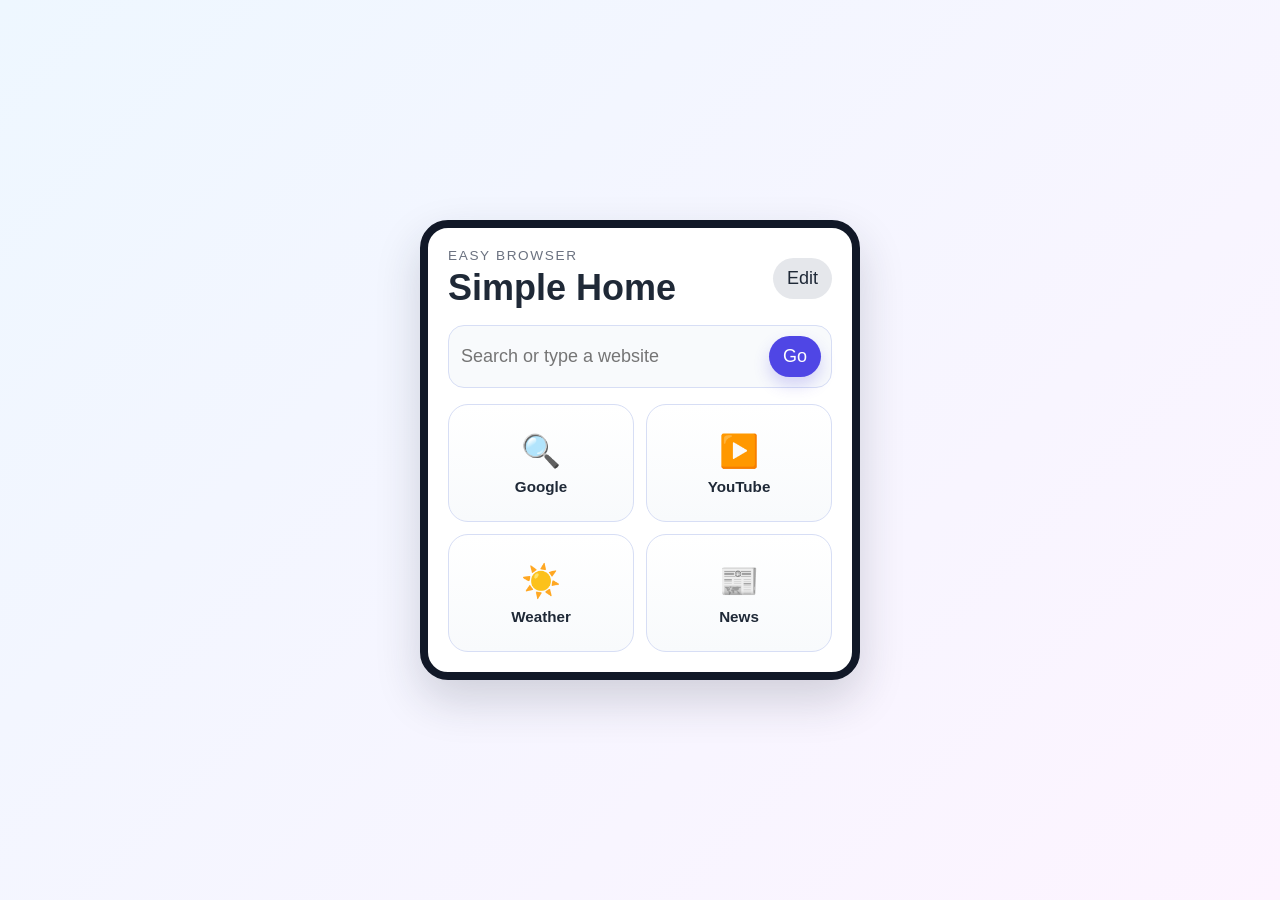
==== index.html @ b274da42 "hi" ====
<!DOCTYPE html>
<html lang="en">
  <head>
    <meta charset="UTF-8" />
    <meta name="viewport" content="width=device-width, initial-scale=1.0" />
    <title>Easy Browser</title>
    <link rel="stylesheet" href="styles.css" />
  </head>
  <body>
    <div class="app-shell">
      <div class="phone-frame">
        <div id="homeScreen" class="screen">
          <header class="top-bar">
            <div>
              <p class="eyebrow">Easy Browser</p>
              <h1>Simple Home</h1>
            </div>
            <button id="editButton" class="ghost-btn" type="button">Edit</button>
          </header>

          <section class="search-card" aria-label="Search the web">
            <label class="sr-only" for="searchInput">Search the web</label>
            <input id="searchInput" type="text" placeholder="Search or type a website" />
            <button id="searchButton" type="button">Go</button>
          </section>

          <main id="appGrid" class="home-grid" aria-label="Favorite apps"></main>

          <section id="editorPanel" class="editor-panel hidden" aria-live="polite">
            <div class="editor-header">
              <h2>Helpful editor</h2>
              <p>Grandchildren can add a favorite site or make buttons easier to read.</p>
            </div>

            <div class="settings-grid">
              <label class="setting">
                <span>Text size</span>
                <input id="fontSize" type="range" min="16" max="24" step="1" />
              </label>
              <label class="setting toggle">
                <span>High contrast</span>
                <input id="highContrast" type="checkbox" />
              </label>
              <label class="setting toggle">
                <span>Big buttons</span>
                <input id="bigButtons" type="checkbox" />
              </label>
            </div>

            <form id="appForm" class="app-form">
              <input id="appTitle" name="title" type="text" placeholder="App name" required />
              <input id="appUrl" name="url" type="text" placeholder="https://www.google.com" required />
              <input id="appIcon" name="icon" type="text" maxlength="2" placeholder="🌐" required />
              <div class="form-actions">
                <button class="primary-btn" type="submit">Save app</button>
                <button id="cancelEdit" class="ghost-btn" type="button">Cancel</button>
              </div>
            </form>

            <div id="appList" class="app-list"></div>
          </section>
        </div>

        <div id="browserScreen" class="browser-screen hidden" aria-live="polite">
          <div class="browser-toolbar">
            <button id="backHomeButton" class="ghost-btn" type="button">← Home</button>
            <div class="browser-address">
              <span id="currentAddress">Loading...</span>
            </div>
            <button id="refreshButton" class="ghost-btn" type="button">Refresh</button>
          </div>
          <div class="browser-frame">
            <div id="browserMessage" class="empty-state">
              <h3>Opening this website.</h3>
              <p>This app will open it in your browser so you can see the full page.</p>
              <button id="openSiteButton" class="primary-btn" type="button">Open now</button>
            </div>
          </div>
        </div>
      </div>
    </div>

    <script src="script.js"></script>
  </body>
</html>
---- styles.css ----
:root {
  color-scheme: light;
  --font-size: 18px;
  --bg: linear-gradient(135deg, #eef7ff 0%, #fdf4ff 100%);
  --panel: #ffffff;
  --primary: #4f46e5;
  --primary-dark: #3730a3;
  --accent: #f59e0b;
  --text: #1f2937;
  --muted: #6b7280;
  --border: #d7def5;
  --shadow: 0 20px 45px rgba(31, 41, 55, 0.18);
}

* {
  box-sizing: border-box;
}

body {
  margin: 0;
  font-family: "Segoe UI", Tahoma, Geneva, Verdana, sans-serif;
  background: var(--bg);
  color: var(--text);
  font-size: var(--font-size);
}

body.high-contrast {
  --bg: linear-gradient(135deg, #000000 0%, #111827 100%);
  --panel: #111827;
  --primary: #fbbf24;
  --primary-dark: #f59e0b;
  --accent: #34d399;
  --text: #f9fafb;
  --muted: #d1d5db;
  --border: #374151;
  --shadow: 0 20px 45px rgba(0, 0, 0, 0.35);
}

button,
input {
  font: inherit;
}

.app-shell {
  min-height: 100vh;
  display: grid;
  place-items: center;
  padding: 24px;
}

.phone-frame {
  width: min(440px, 100%);
  background: var(--panel);
  border-radius: 28px;
  padding: 20px;
  box-shadow: var(--shadow);
  border: 8px solid #111827;
}

.top-bar {
  display: flex;
  align-items: center;
  justify-content: space-between;
  gap: 12px;
  margin-bottom: 16px;
}

.eyebrow {
  margin: 0 0 4px;
  color: var(--muted);
  font-size: 0.85rem;
  text-transform: uppercase;
  letter-spacing: 0.12em;
}

h1,
h2,
p {
  margin: 0;
}

.ghost-btn,
.primary-btn,
#searchButton {
  border: none;
  border-radius: 999px;
  padding: 10px 14px;
  cursor: pointer;
  transition: transform 0.2s ease, box-shadow 0.2s ease;
}

.ghost-btn {
  background: #e5e7eb;
  color: var(--text);
}

.primary-btn,
#searchButton {
  background: var(--primary);
  color: white;
  box-shadow: 0 8px 16px rgba(79, 70, 229, 0.22);
}

.ghost-btn:hover,
.primary-btn:hover,
#searchButton:hover,
.app-tile:hover {
  transform: translateY(-2px);
}

.search-card {
  display: flex;
  gap: 8px;
  margin-bottom: 16px;
  padding: 10px;
  background: #f8fafc;
  border: 1px solid var(--border);
  border-radius: 16px;
}

.search-card input {
  flex: 1;
  border: none;
  outline: none;
  background: transparent;
  color: var(--text);
}

.home-grid {
  display: grid;
  grid-template-columns: repeat(2, minmax(0, 1fr));
  gap: 12px;
}

.screen {
  display: block;
}

.browser-screen {
  display: flex;
  flex-direction: column;
  gap: 10px;
}

.browser-toolbar {
  display: flex;
  align-items: center;
  gap: 8px;
}

.browser-address {
  flex: 1;
  padding: 8px 10px;
  border-radius: 999px;
  background: #f3f4f6;
  border: 1px solid var(--border);
  overflow: hidden;
  text-overflow: ellipsis;
  white-space: nowrap;
  font-size: 0.9rem;
}

.browser-frame {
  position: relative;
  min-height: 420px;
  border-radius: 18px;
  overflow: hidden;
  border: 1px solid var(--border);
  background: white;
}

.browser-frame iframe {
  width: 100%;
  height: 420px;
  border: none;
  background: white;
}

.empty-state {
  position: absolute;
  inset: 0;
  display: grid;
  place-items: center;
  text-align: center;
  padding: 20px;
  background: white;
  color: var(--text);
}

.empty-state .primary-btn {
  margin-top: 10px;
}

.app-tile {
  border: 1px solid var(--border);
  background: linear-gradient(180deg, #ffffff 0%, #f8fafc 100%);
  border-radius: 20px;
  padding: 16px 12px;
  min-height: 118px;
  cursor: pointer;
  display: flex;
  flex-direction: column;
  align-items: center;
  justify-content: center;
  gap: 8px;
  text-align: center;
  color: var(--text);
}

.app-tile.big {
  min-height: 136px;
}

.app-icon {
  font-size: 2rem;
}

.app-label {
  font-weight: 700;
  font-size: 0.95rem;
}

.editor-panel {
  margin-top: 16px;
  padding: 16px;
  border-radius: 18px;
  background: #f8fafc;
  border: 1px solid var(--border);
}

.editor-header {
  margin-bottom: 12px;
}

.editor-header p {
  color: var(--muted);
  margin-top: 6px;
  font-size: 0.95rem;
}

.settings-grid {
  display: grid;
  gap: 10px;
  margin-bottom: 12px;
}

.setting {
  display: flex;
  align-items: center;
  justify-content: space-between;
  gap: 8px;
  padding: 8px 10px;
  background: white;
  border-radius: 12px;
  border: 1px solid var(--border);
}

.setting input[type="range"] {
  flex: 1;
}

.toggle {
  justify-content: space-between;
}

.app-form {
  display: grid;
  gap: 10px;
  margin-bottom: 12px;
}

.app-form input {
  border: 1px solid var(--border);
  border-radius: 12px;
  padding: 10px 12px;
  background: white;
}

.form-actions {
  display: flex;
  gap: 8px;
}

.app-list {
  display: grid;
  gap: 8px;
}

.app-row {
  display: flex;
  align-items: center;
  justify-content: space-between;
  gap: 8px;
  padding: 10px 12px;
  border-radius: 12px;
  background: white;
  border: 1px solid var(--border);
}

.app-row-label {
  font-weight: 600;
}

.app-row-actions {
  display: flex;
  gap: 6px;
}

.hidden {
  display: none;
}

.sr-only {
  position: absolute;
  width: 1px;
  height: 1px;
  padding: 0;
  margin: -1px;
  overflow: hidden;
  clip: rect(0, 0, 0, 0);
  white-space: nowrap;
  border: 0;
}

@media (max-width: 480px) {
  .phone-frame {
    padding: 16px;
  }

  .home-grid {
    gap: 10px;
  }

  .app-tile {
    min-height: 100px;
  }
}
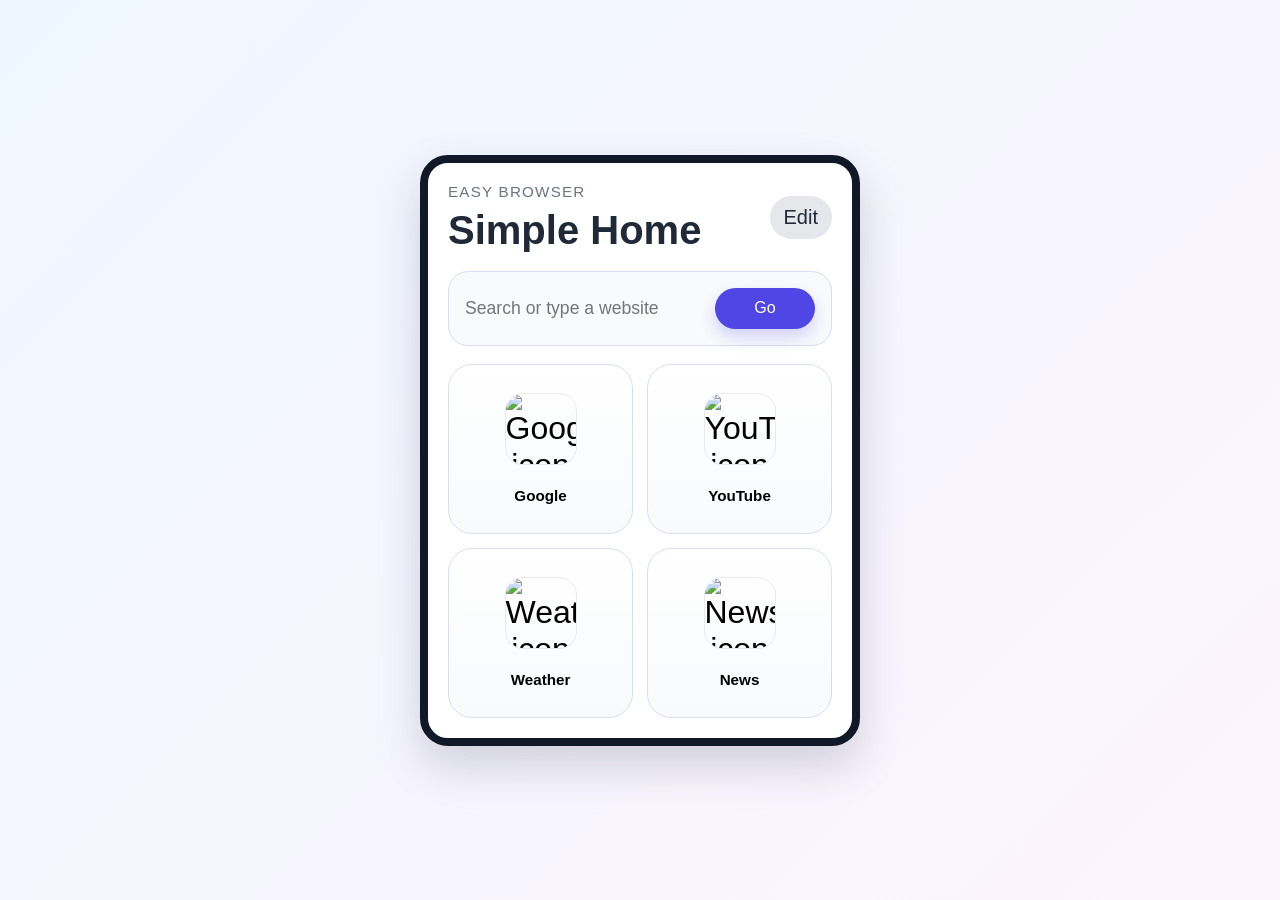
==== commit 033cd11b: "gvfhsdj" ====
--- a/index.html
+++ b/index.html
@@ -35,7 +35,11 @@
             <div class="settings-grid">
               <label class="setting">
                 <span>Text size</span>
-                <input id="fontSize" type="range" min="16" max="24" step="1" />
+                <input id="fontSize" type="range" min="16" max="28" step="1" />
+              </label>
+              <label class="setting">
+                <span>Google results size</span>
+                <input id="googleFontSize" type="range" min="20" max="36" step="2" />
               </label>
               <label class="setting toggle">
                 <span>High contrast</span>
@@ -50,7 +54,7 @@
             <form id="appForm" class="app-form">
               <input id="appTitle" name="title" type="text" placeholder="App name" required />
               <input id="appUrl" name="url" type="text" placeholder="https://www.google.com" required />
-              <input id="appIcon" name="icon" type="text" maxlength="2" placeholder="🌐" required />
+              <input id="appIcon" name="iconUrl" type="url" placeholder="Image URL (photo)" required />
               <div class="form-actions">
                 <button class="primary-btn" type="submit">Save app</button>
                 <button id="cancelEdit" class="ghost-btn" type="button">Cancel</button>
@@ -60,23 +64,6 @@
             <div id="appList" class="app-list"></div>
           </section>
         </div>
-
-        <div id="browserScreen" class="browser-screen hidden" aria-live="polite">
-          <div class="browser-toolbar">
-            <button id="backHomeButton" class="ghost-btn" type="button">← Home</button>
-            <div class="browser-address">
-              <span id="currentAddress">Loading...</span>
-            </div>
-            <button id="refreshButton" class="ghost-btn" type="button">Refresh</button>
-          </div>
-          <div class="browser-frame">
-            <div id="browserMessage" class="empty-state">
-              <h3>Opening this website.</h3>
-              <p>This app will open it in your browser so you can see the full page.</p>
-              <button id="openSiteButton" class="primary-btn" type="button">Open now</button>
-            </div>
-          </div>
-        </div>
       </div>
     </div>
 
--- a/styles.css
+++ b/styles.css
@@ -62,15 +62,21 @@
   align-items: center;
   justify-content: space-between;
   gap: 12px;
-  margin-bottom: 16px;
+  margin-bottom: 18px;
 }
 
 .eyebrow {
-  margin: 0 0 4px;
+  margin: 0 0 8px;
   color: var(--muted);
-  font-size: 0.85rem;
+  font-size: 0.95rem;
   text-transform: uppercase;
-  letter-spacing: 0.12em;
+  letter-spacing: 0.08em;
+}
+
+.subtitle {
+  margin-top: 4px;
+  color: var(--muted);
+  font-size: 1rem;
 }
 
 h1,
@@ -110,12 +116,12 @@
 
 .search-card {
   display: flex;
-  gap: 8px;
-  margin-bottom: 16px;
-  padding: 10px;
+  gap: 10px;
+  margin-bottom: 18px;
+  padding: 16px;
   background: #f8fafc;
   border: 1px solid var(--border);
-  border-radius: 16px;
+  border-radius: 20px;
 }
 
 .search-card input {
@@ -124,16 +130,39 @@
   outline: none;
   background: transparent;
   color: var(--text);
+  font-size: 1.1rem;
+  padding: 10px 0;
+}
+
+.search-card button {
+  min-width: 100px;
+  font-size: 1rem;
+  padding: 12px 16px;
 }
 
 .home-grid {
   display: grid;
   grid-template-columns: repeat(2, minmax(0, 1fr));
-  gap: 12px;
+  gap: 14px;
 }
 
 .screen {
   display: block;
+}
+
+.app-icon {
+  width: 72px;
+  height: 72px;
+  object-fit: cover;
+  border-radius: 18px;
+  border: 1px solid rgba(0, 0, 0, 0.08);
+  margin-bottom: 12px;
+}
+
+.app-label {
+  display: block;
+  font-size: 1.1rem;
+  font-weight: 700;
 }
 
 .browser-screen {
@@ -194,10 +223,21 @@
 .app-tile {
   border: 1px solid var(--border);
   background: linear-gradient(180deg, #ffffff 0%, #f8fafc 100%);
-  border-radius: 20px;
-  padding: 16px 12px;
-  min-height: 118px;
+  border-radius: 24px;
+  padding: 18px 14px;
+  min-height: 150px;
   cursor: pointer;
+  display: flex;
+  flex-direction: column;
+  align-items: center;
+  justify-content: center;
+  gap: 10px;
+  text-align: center;
+}
+
+.app-tile.big {
+  min-height: 170px;
+}
   display: flex;
   flex-direction: column;
   align-items: center;
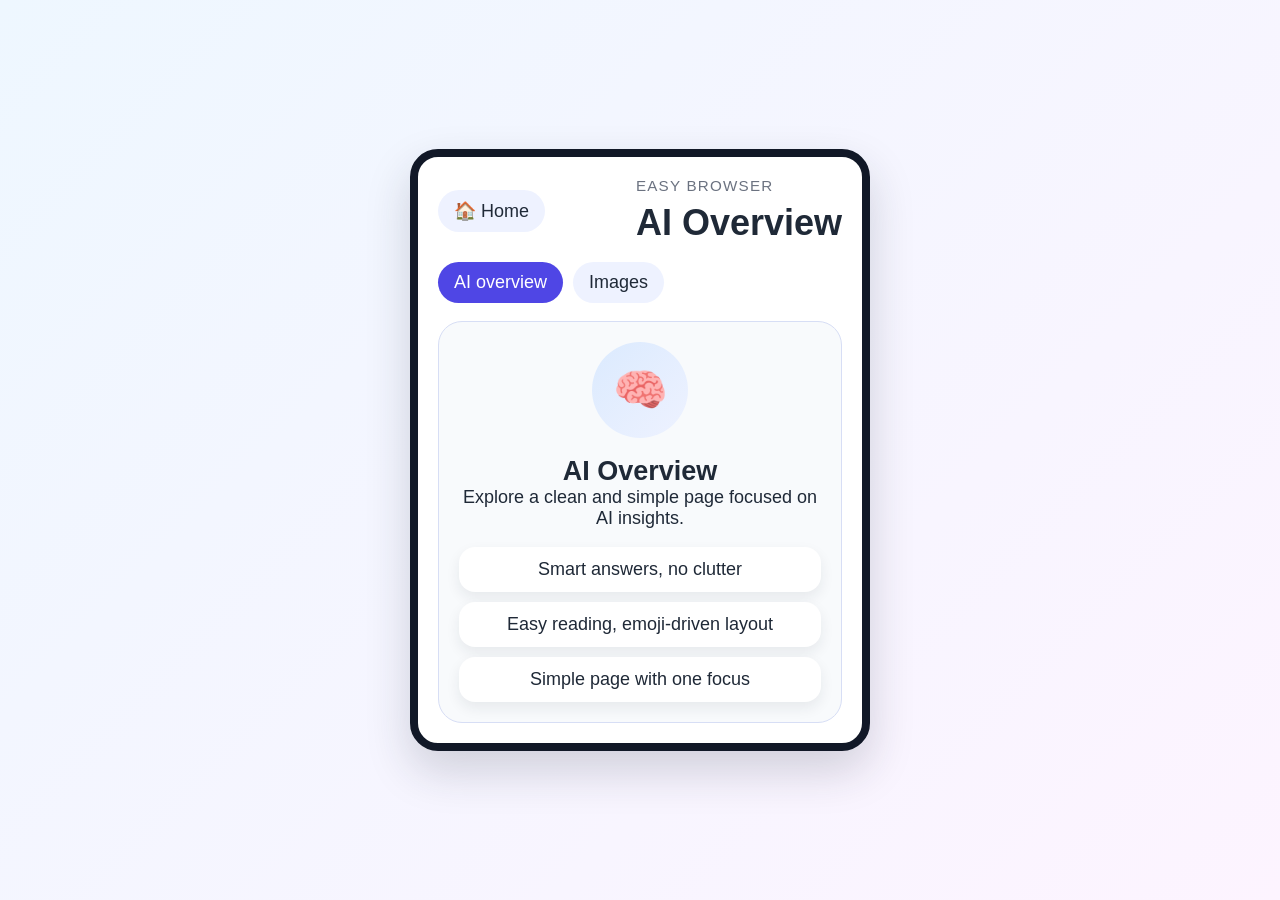
==== commit 676b6c50: "drftgyhuji" ====
--- a/index.html
+++ b/index.html
@@ -9,61 +9,46 @@
   <body>
     <div class="app-shell">
       <div class="phone-frame">
-        <div id="homeScreen" class="screen">
-          <header class="top-bar">
-            <div>
-              <p class="eyebrow">Easy Browser</p>
-              <h1>Simple Home</h1>
+        <header class="top-bar">
+          <button id="homeButton" class="ghost-btn home-btn" type="button">🏠 Home</button>
+          <div>
+            <p class="eyebrow">Easy Browser</p>
+            <h1>AI Overview</h1>
+          </div>
+        </header>
+
+        <nav class="tab-nav" aria-label="View tabs">
+          <button class="tab-btn active" data-tab="homeTab" type="button">AI overview</button>
+          <button class="tab-btn" data-tab="imagesTab" type="button">Images</button>
+        </nav>
+
+        <main class="tab-content">
+          <section id="homeTab" class="tab-panel active" aria-label="AI overview">
+            <div class="overview-card">
+              <div class="emoji-ring">🧠</div>
+              <h2>AI Overview</h2>
+              <p>Explore a clean and simple page focused on AI insights.</p>
+              <div class="overview-list">
+                <div class="overview-item">Smart answers, no clutter</div>
+                <div class="overview-item">Easy reading, emoji-driven layout</div>
+                <div class="overview-item">Simple page with one focus</div>
+              </div>
             </div>
-            <button id="editButton" class="ghost-btn" type="button">Edit</button>
-          </header>
-
-          <section class="search-card" aria-label="Search the web">
-            <label class="sr-only" for="searchInput">Search the web</label>
-            <input id="searchInput" type="text" placeholder="Search or type a website" />
-            <button id="searchButton" type="button">Go</button>
           </section>
 
-          <main id="appGrid" class="home-grid" aria-label="Favorite apps"></main>
-
-          <section id="editorPanel" class="editor-panel hidden" aria-live="polite">
-            <div class="editor-header">
-              <h2>Helpful editor</h2>
-              <p>Grandchildren can add a favorite site or make buttons easier to read.</p>
+          <section id="imagesTab" class="tab-panel hidden" aria-label="Images page">
+            <div class="images-header">
+              <h2>Image View</h2>
+              <p>A minimal images page with simple cards and no links.</p>
             </div>
-
-            <div class="settings-grid">
-              <label class="setting">
-                <span>Text size</span>
-                <input id="fontSize" type="range" min="16" max="28" step="1" />
-              </label>
-              <label class="setting">
-                <span>Google results size</span>
-                <input id="googleFontSize" type="range" min="20" max="36" step="2" />
-              </label>
-              <label class="setting toggle">
-                <span>High contrast</span>
-                <input id="highContrast" type="checkbox" />
-              </label>
-              <label class="setting toggle">
-                <span>Big buttons</span>
-                <input id="bigButtons" type="checkbox" />
-              </label>
+            <div class="images-grid">
+              <div class="image-card">📷<span>Image 1</span></div>
+              <div class="image-card">📷<span>Image 2</span></div>
+              <div class="image-card">📷<span>Image 3</span></div>
+              <div class="image-card">📷<span>Image 4</span></div>
             </div>
-
-            <form id="appForm" class="app-form">
-              <input id="appTitle" name="title" type="text" placeholder="App name" required />
-              <input id="appUrl" name="url" type="text" placeholder="https://www.google.com" required />
-              <input id="appIcon" name="iconUrl" type="url" placeholder="Image URL (photo)" required />
-              <div class="form-actions">
-                <button class="primary-btn" type="submit">Save app</button>
-                <button id="cancelEdit" class="ghost-btn" type="button">Cancel</button>
-              </div>
-            </form>
-
-            <div id="appList" class="app-list"></div>
           </section>
-        </div>
+        </main>
       </div>
     </div>
 
--- a/styles.css
+++ b/styles.css
@@ -4,8 +4,6 @@
   --bg: linear-gradient(135deg, #eef7ff 0%, #fdf4ff 100%);
   --panel: #ffffff;
   --primary: #4f46e5;
-  --primary-dark: #3730a3;
-  --accent: #f59e0b;
   --text: #1f2937;
   --muted: #6b7280;
   --border: #d7def5;
@@ -24,20 +22,7 @@
   font-size: var(--font-size);
 }
 
-body.high-contrast {
-  --bg: linear-gradient(135deg, #000000 0%, #111827 100%);
-  --panel: #111827;
-  --primary: #fbbf24;
-  --primary-dark: #f59e0b;
-  --accent: #34d399;
-  --text: #f9fafb;
-  --muted: #d1d5db;
-  --border: #374151;
-  --shadow: 0 20px 45px rgba(0, 0, 0, 0.35);
-}
-
-button,
-input {
+button {
   font: inherit;
 }
 
@@ -49,7 +34,7 @@
 }
 
 .phone-frame {
-  width: min(440px, 100%);
+  width: min(460px, 100%);
   background: var(--panel);
   border-radius: 28px;
   padding: 20px;
@@ -65,6 +50,34 @@
   margin-bottom: 18px;
 }
 
+.home-btn,
+.tab-btn {
+  border: none;
+  border-radius: 999px;
+  padding: 10px 16px;
+  cursor: pointer;
+  transition: transform 0.2s ease, background-color 0.2s ease;
+  background: #eef2ff;
+  color: var(--text);
+}
+
+.home-btn:hover,
+.tab-btn:hover {
+  transform: translateY(-1px);
+  background: #dbeafe;
+}
+
+.tab-nav {
+  display: flex;
+  gap: 10px;
+  margin-bottom: 18px;
+}
+
+.tab-btn.active {
+  background: var(--primary);
+  color: white;
+}
+
 .eyebrow {
   margin: 0 0 8px;
   color: var(--muted);
@@ -73,293 +86,88 @@
   letter-spacing: 0.08em;
 }
 
-.subtitle {
-  margin-top: 4px;
-  color: var(--muted);
-  font-size: 1rem;
-}
-
 h1,
 h2,
 p {
   margin: 0;
 }
 
-.ghost-btn,
-.primary-btn,
-#searchButton {
-  border: none;
-  border-radius: 999px;
-  padding: 10px 14px;
-  cursor: pointer;
-  transition: transform 0.2s ease, box-shadow 0.2s ease;
+.tab-content {
+  display: grid;
+  gap: 16px;
 }
 
-.ghost-btn {
-  background: #e5e7eb;
-  color: var(--text);
+.tab-panel {
+  display: none;
 }
 
-.primary-btn,
-#searchButton {
-  background: var(--primary);
-  color: white;
-  box-shadow: 0 8px 16px rgba(79, 70, 229, 0.22);
+.tab-panel.active {
+  display: block;
 }
 
-.ghost-btn:hover,
-.primary-btn:hover,
-#searchButton:hover,
-.app-tile:hover {
-  transform: translateY(-2px);
+.overview-card,
+.images-header,
+.image-card {
+  border-radius: 24px;
+  background: #f8fafc;
+  border: 1px solid var(--border);
+  padding: 20px;
 }
 
-.search-card {
-  display: flex;
-  gap: 10px;
-  margin-bottom: 18px;
-  padding: 16px;
-  background: #f8fafc;
-  border: 1px solid var(--border);
-  border-radius: 20px;
+.overview-card {
+  text-align: center;
 }
 
-.search-card input {
-  flex: 1;
-  border: none;
-  outline: none;
-  background: transparent;
-  color: var(--text);
-  font-size: 1.1rem;
-  padding: 10px 0;
+.emoji-ring {
+  width: 96px;
+  height: 96px;
+  margin: 0 auto 18px;
+  display: grid;
+  place-items: center;
+  font-size: 2.75rem;
+  border-radius: 50%;
+  background: linear-gradient(135deg, #dbeafe, #eef2ff);
 }
 
-.search-card button {
-  min-width: 100px;
-  font-size: 1rem;
-  padding: 12px 16px;
+.overview-list {
+  margin-top: 18px;
+  display: grid;
+  gap: 10px;
 }
 
-.home-grid {
+.overview-item {
+  background: white;
+  border-radius: 16px;
+  padding: 12px 14px;
+  box-shadow: 0 6px 14px rgba(31, 41, 55, 0.08);
+}
+
+.images-header {
+  padding-bottom: 16px;
+}
+
+.images-grid {
   display: grid;
   grid-template-columns: repeat(2, minmax(0, 1fr));
   gap: 14px;
 }
 
-.screen {
-  display: block;
+.image-card {
+  min-height: 120px;
+  display: grid;
+  place-items: center;
+  gap: 10px;
+  font-size: 1.6rem;
 }
 
-.app-icon {
-  width: 72px;
-  height: 72px;
-  object-fit: cover;
-  border-radius: 18px;
-  border: 1px solid rgba(0, 0, 0, 0.08);
-  margin-bottom: 12px;
-}
-
-.app-label {
+.image-card span {
   display: block;
-  font-size: 1.1rem;
-  font-weight: 700;
-}
-
-.browser-screen {
-  display: flex;
-  flex-direction: column;
-  gap: 10px;
-}
-
-.browser-toolbar {
-  display: flex;
-  align-items: center;
-  gap: 8px;
-}
-
-.browser-address {
-  flex: 1;
-  padding: 8px 10px;
-  border-radius: 999px;
-  background: #f3f4f6;
-  border: 1px solid var(--border);
-  overflow: hidden;
-  text-overflow: ellipsis;
-  white-space: nowrap;
-  font-size: 0.9rem;
-}
-
-.browser-frame {
-  position: relative;
-  min-height: 420px;
-  border-radius: 18px;
-  overflow: hidden;
-  border: 1px solid var(--border);
-  background: white;
-}
-
-.browser-frame iframe {
-  width: 100%;
-  height: 420px;
-  border: none;
-  background: white;
-}
-
-.empty-state {
-  position: absolute;
-  inset: 0;
-  display: grid;
-  place-items: center;
-  text-align: center;
-  padding: 20px;
-  background: white;
+  font-size: 0.95rem;
   color: var(--text);
-}
-
-.empty-state .primary-btn {
-  margin-top: 10px;
-}
-
-.app-tile {
-  border: 1px solid var(--border);
-  background: linear-gradient(180deg, #ffffff 0%, #f8fafc 100%);
-  border-radius: 24px;
-  padding: 18px 14px;
-  min-height: 150px;
-  cursor: pointer;
-  display: flex;
-  flex-direction: column;
-  align-items: center;
-  justify-content: center;
-  gap: 10px;
-  text-align: center;
-}
-
-.app-tile.big {
-  min-height: 170px;
-}
-  display: flex;
-  flex-direction: column;
-  align-items: center;
-  justify-content: center;
-  gap: 8px;
-  text-align: center;
-  color: var(--text);
-}
-
-.app-tile.big {
-  min-height: 136px;
-}
-
-.app-icon {
-  font-size: 2rem;
-}
-
-.app-label {
-  font-weight: 700;
-  font-size: 0.95rem;
-}
-
-.editor-panel {
-  margin-top: 16px;
-  padding: 16px;
-  border-radius: 18px;
-  background: #f8fafc;
-  border: 1px solid var(--border);
-}
-
-.editor-header {
-  margin-bottom: 12px;
-}
-
-.editor-header p {
-  color: var(--muted);
-  margin-top: 6px;
-  font-size: 0.95rem;
-}
-
-.settings-grid {
-  display: grid;
-  gap: 10px;
-  margin-bottom: 12px;
-}
-
-.setting {
-  display: flex;
-  align-items: center;
-  justify-content: space-between;
-  gap: 8px;
-  padding: 8px 10px;
-  background: white;
-  border-radius: 12px;
-  border: 1px solid var(--border);
-}
-
-.setting input[type="range"] {
-  flex: 1;
-}
-
-.toggle {
-  justify-content: space-between;
-}
-
-.app-form {
-  display: grid;
-  gap: 10px;
-  margin-bottom: 12px;
-}
-
-.app-form input {
-  border: 1px solid var(--border);
-  border-radius: 12px;
-  padding: 10px 12px;
-  background: white;
-}
-
-.form-actions {
-  display: flex;
-  gap: 8px;
-}
-
-.app-list {
-  display: grid;
-  gap: 8px;
-}
-
-.app-row {
-  display: flex;
-  align-items: center;
-  justify-content: space-between;
-  gap: 8px;
-  padding: 10px 12px;
-  border-radius: 12px;
-  background: white;
-  border: 1px solid var(--border);
-}
-
-.app-row-label {
-  font-weight: 600;
-}
-
-.app-row-actions {
-  display: flex;
-  gap: 6px;
 }
 
 .hidden {
   display: none;
-}
-
-.sr-only {
-  position: absolute;
-  width: 1px;
-  height: 1px;
-  padding: 0;
-  margin: -1px;
-  overflow: hidden;
-  clip: rect(0, 0, 0, 0);
-  white-space: nowrap;
-  border: 0;
 }
 
 @media (max-width: 480px) {
@@ -367,11 +175,11 @@
     padding: 16px;
   }
 
-  .home-grid {
-    gap: 10px;
+  .tab-nav {
+    flex-direction: column;
   }
 
-  .app-tile {
-    min-height: 100px;
+  .images-grid {
+    grid-template-columns: 1fr;
   }
 }
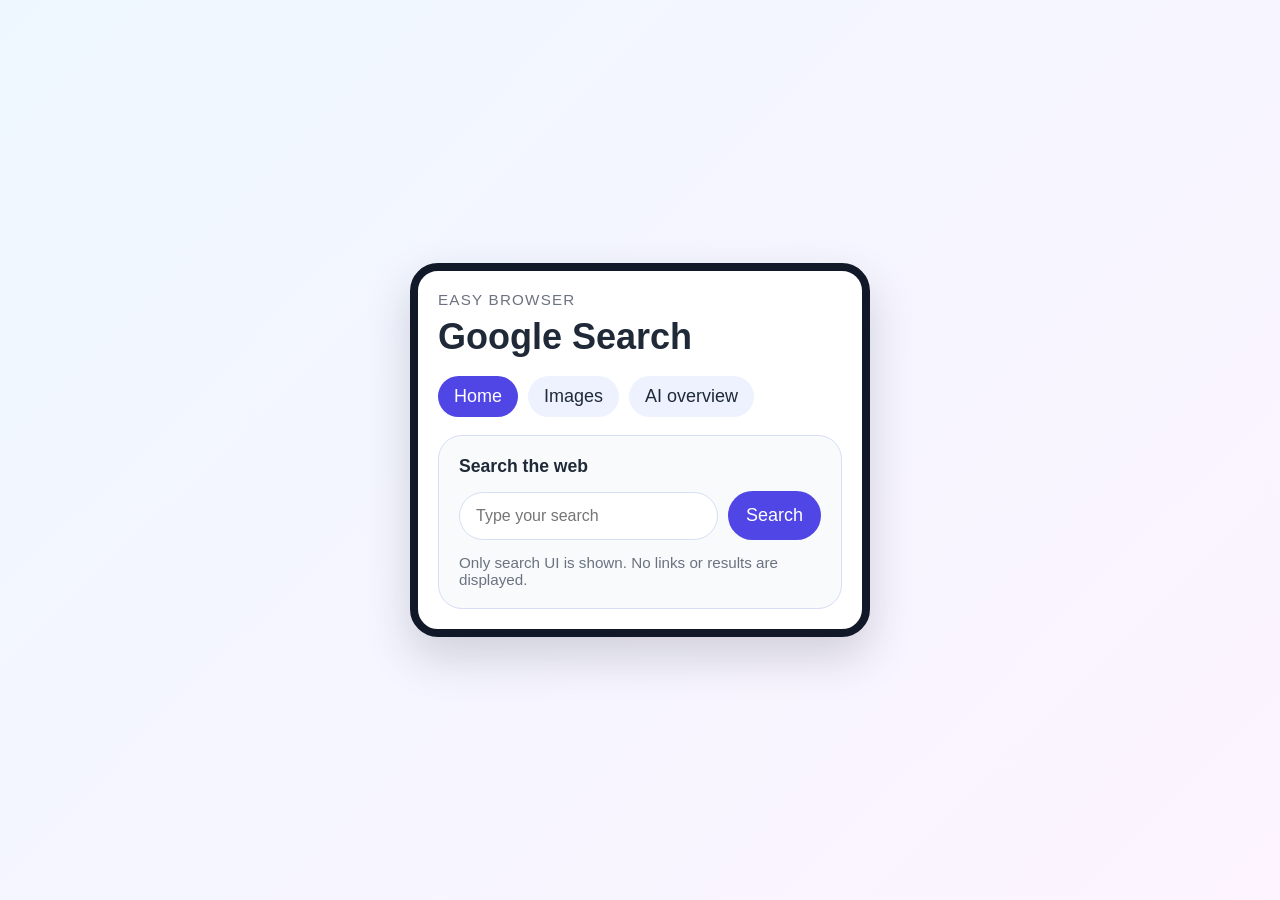
==== commit d599e947: "rdhtfj" ====
--- a/index.html
+++ b/index.html
@@ -10,42 +10,52 @@
     <div class="app-shell">
       <div class="phone-frame">
         <header class="top-bar">
-          <button id="homeButton" class="ghost-btn home-btn" type="button">🏠 Home</button>
           <div>
             <p class="eyebrow">Easy Browser</p>
-            <h1>AI Overview</h1>
+            <h1>Google Search</h1>
           </div>
         </header>
 
         <nav class="tab-nav" aria-label="View tabs">
-          <button class="tab-btn active" data-tab="homeTab" type="button">AI overview</button>
+          <button class="tab-btn active" data-tab="homeTab" type="button">Home</button>
           <button class="tab-btn" data-tab="imagesTab" type="button">Images</button>
+          <button class="tab-btn" data-tab="aiTab" type="button">AI overview</button>
         </nav>
 
         <main class="tab-content">
-          <section id="homeTab" class="tab-panel active" aria-label="AI overview">
-            <div class="overview-card">
-              <div class="emoji-ring">🧠</div>
-              <h2>AI Overview</h2>
-              <p>Explore a clean and simple page focused on AI insights.</p>
-              <div class="overview-list">
-                <div class="overview-item">Smart answers, no clutter</div>
-                <div class="overview-item">Easy reading, emoji-driven layout</div>
-                <div class="overview-item">Simple page with one focus</div>
+          <section id="homeTab" class="tab-panel active" aria-label="Home">
+            <div class="search-card">
+              <div class="search-title">Search the web</div>
+              <div class="search-input-wrap">
+                <input id="searchInput" type="text" placeholder="Type your search" aria-label="Search" />
+                <button id="searchButton" type="button">Search</button>
               </div>
+              <p class="search-note">Only search UI is shown. No links or results are displayed.</p>
             </div>
           </section>
 
-          <section id="imagesTab" class="tab-panel hidden" aria-label="Images page">
+          <section id="imagesTab" class="tab-panel hidden" aria-label="Images">
             <div class="images-header">
-              <h2>Image View</h2>
-              <p>A minimal images page with simple cards and no links.</p>
+              <h2>Images</h2>
+              <p>Simple image cards only, no links included.</p>
             </div>
             <div class="images-grid">
               <div class="image-card">📷<span>Image 1</span></div>
               <div class="image-card">📷<span>Image 2</span></div>
               <div class="image-card">📷<span>Image 3</span></div>
               <div class="image-card">📷<span>Image 4</span></div>
+            </div>
+          </section>
+
+          <section id="aiTab" class="tab-panel hidden" aria-label="AI overview">
+            <div class="overview-card">
+              <h2>AI Overview</h2>
+              <p>Clear AI insights and a simple dashboard feel.</p>
+              <div class="overview-list">
+                <div class="overview-item">Fast, easy, distraction-free.</div>
+                <div class="overview-item">No links, only content.</div>
+                <div class="overview-item">Designed for simple browsing.</div>
+              </div>
             </div>
           </section>
         </main>
--- a/styles.css
+++ b/styles.css
@@ -105,6 +105,7 @@
   display: block;
 }
 
+.search-card,
 .overview-card,
 .images-header,
 .image-card {
@@ -114,19 +115,46 @@
   padding: 20px;
 }
 
+.search-card {
+  display: grid;
+  gap: 14px;
+}
+
+.search-title {
+  font-weight: 700;
+  font-size: 1.1rem;
+}
+
+.search-input-wrap {
+  display: flex;
+  gap: 10px;
+  align-items: center;
+}
+
+.search-input-wrap input {
+  flex: 1;
+  border: 1px solid var(--border);
+  border-radius: 999px;
+  padding: 14px 16px;
+  font-size: 1rem;
+}
+
+.search-input-wrap button {
+  border: none;
+  border-radius: 999px;
+  padding: 14px 18px;
+  background: var(--primary);
+  color: white;
+  cursor: pointer;
+}
+
+.search-note {
+  color: var(--muted);
+  font-size: 0.95rem;
+}
+
 .overview-card {
   text-align: center;
-}
-
-.emoji-ring {
-  width: 96px;
-  height: 96px;
-  margin: 0 auto 18px;
-  display: grid;
-  place-items: center;
-  font-size: 2.75rem;
-  border-radius: 50%;
-  background: linear-gradient(135deg, #dbeafe, #eef2ff);
 }
 
 .overview-list {
@@ -163,7 +191,6 @@
 .image-card span {
   display: block;
   font-size: 0.95rem;
-  color: var(--text);
 }
 
 .hidden {
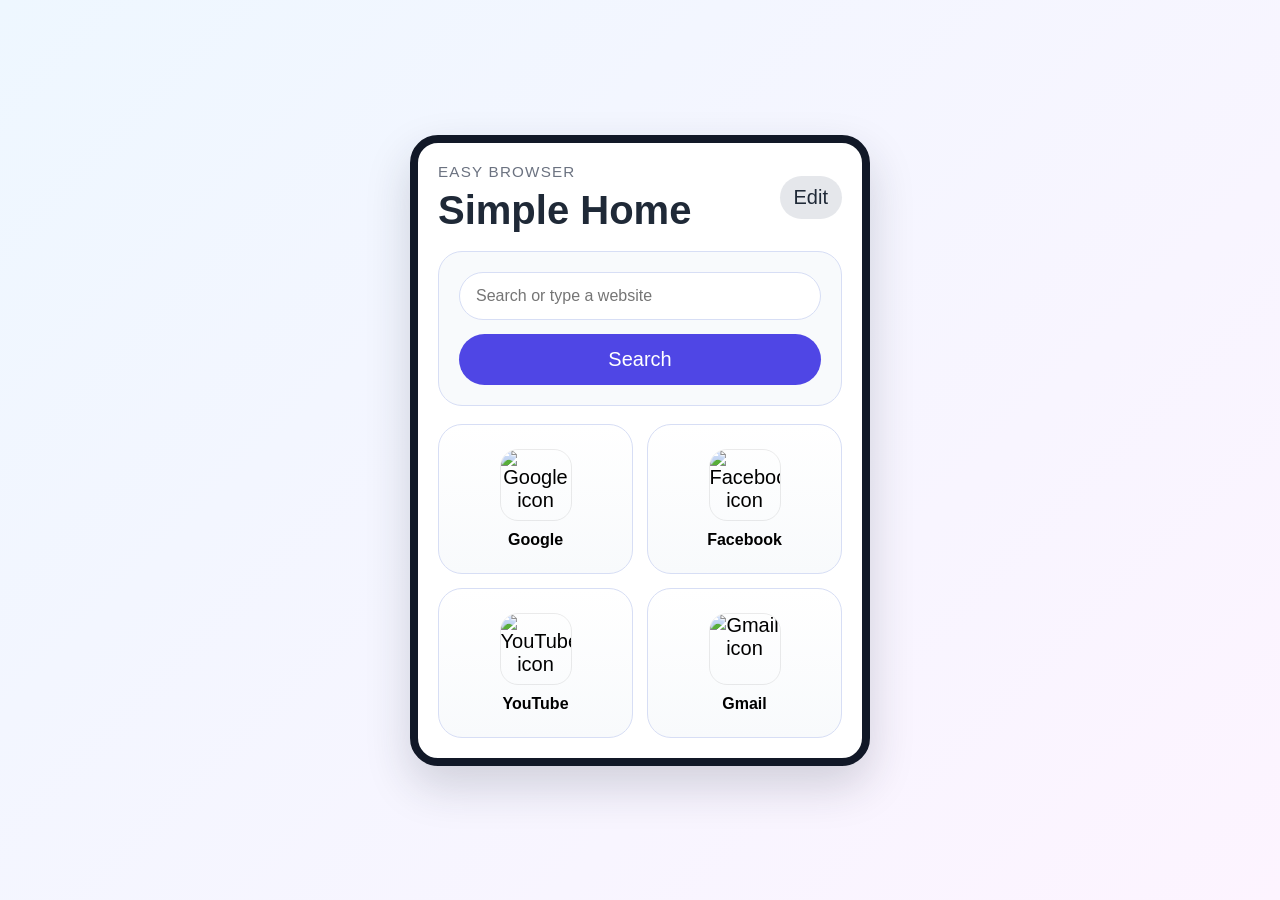
==== commit cf718192: "fghtfgcfzsd" ====
--- a/index.html
+++ b/index.html
@@ -9,56 +9,97 @@
   <body>
     <div class="app-shell">
       <div class="phone-frame">
-        <header class="top-bar">
-          <div>
-            <p class="eyebrow">Easy Browser</p>
-            <h1>Google Search</h1>
-          </div>
-        </header>
+        <div id="homeScreen" class="screen active">
+          <header class="top-bar">
+            <div>
+              <p class="eyebrow">Easy Browser</p>
+              <h1>Simple Home</h1>
+            </div>
+            <button id="editButton" class="ghost-btn" type="button">Edit</button>
+          </header>
 
-        <nav class="tab-nav" aria-label="View tabs">
-          <button class="tab-btn active" data-tab="homeTab" type="button">Home</button>
-          <button class="tab-btn" data-tab="imagesTab" type="button">Images</button>
-          <button class="tab-btn" data-tab="aiTab" type="button">AI overview</button>
-        </nav>
-
-        <main class="tab-content">
-          <section id="homeTab" class="tab-panel active" aria-label="Home">
-            <div class="search-card">
-              <div class="search-title">Search the web</div>
-              <div class="search-input-wrap">
-                <input id="searchInput" type="text" placeholder="Type your search" aria-label="Search" />
-                <button id="searchButton" type="button">Search</button>
-              </div>
-              <p class="search-note">Only search UI is shown. No links or results are displayed.</p>
-            </div>
+          <section class="search-card" aria-label="Search the web">
+            <label class="sr-only" for="searchInput">Search the web</label>
+            <input id="searchInput" type="text" placeholder="Search or type a website" />
+            <button id="searchButton" type="button">Search</button>
           </section>
 
-          <section id="imagesTab" class="tab-panel hidden" aria-label="Images">
-            <div class="images-header">
-              <h2>Images</h2>
-              <p>Simple image cards only, no links included.</p>
+          <main id="appGrid" class="home-grid" aria-label="Favorite apps"></main>
+
+          <section id="editorPanel" class="editor-panel hidden" aria-live="polite">
+            <div class="editor-header">
+              <h2>Helpful editor</h2>
+              <p>Grandchildren can add a favorite site or make buttons easier to read.</p>
             </div>
-            <div class="images-grid">
-              <div class="image-card">📷<span>Image 1</span></div>
-              <div class="image-card">📷<span>Image 2</span></div>
-              <div class="image-card">📷<span>Image 3</span></div>
-              <div class="image-card">📷<span>Image 4</span></div>
+
+            <div class="settings-grid">
+              <label class="setting">
+                <span>Text size</span>
+                <input id="fontSize" type="range" min="16" max="28" step="1" />
+              </label>
+              <label class="setting toggle">
+                <span>High contrast</span>
+                <input id="highContrast" type="checkbox" />
+              </label>
+              <label class="setting toggle">
+                <span>Big buttons</span>
+                <input id="bigButtons" type="checkbox" />
+              </label>
             </div>
+
+            <form id="appForm" class="app-form">
+              <input id="appTitle" name="title" type="text" placeholder="App name" required />
+              <input id="appUrl" name="url" type="text" placeholder="https://www.example.com" required />
+              <input id="appIcon" name="iconUrl" type="url" placeholder="Image URL (photo)" required />
+              <div class="form-actions">
+                <button class="primary-btn" type="submit">Save app</button>
+                <button id="cancelEdit" class="ghost-btn" type="button">Cancel</button>
+              </div>
+            </form>
+
+            <div id="appList" class="app-list"></div>
           </section>
+        </div>
 
-          <section id="aiTab" class="tab-panel hidden" aria-label="AI overview">
-            <div class="overview-card">
-              <h2>AI Overview</h2>
-              <p>Clear AI insights and a simple dashboard feel.</p>
-              <div class="overview-list">
-                <div class="overview-item">Fast, easy, distraction-free.</div>
-                <div class="overview-item">No links, only content.</div>
-                <div class="overview-item">Designed for simple browsing.</div>
+        <div id="resultsScreen" class="screen hidden">
+          <header class="top-bar">
+            <button id="homeButton" class="ghost-btn" type="button">🏠</button>
+            <div>
+              <p class="eyebrow">Search</p>
+              <h1>Search results</h1>
+            </div>
+          </header>
+
+          <div id="queryDisplay" class="query-display">Results for <span id="searchQueryText"></span></div>
+
+          <nav class="results-nav" aria-label="Results tabs">
+            <button class="tab-btn active" data-tab="imagesTab" type="button">Images</button>
+            <button class="tab-btn" data-tab="aiTab" type="button">AI overview</button>
+          </nav>
+
+          <main class="tab-content">
+            <section id="imagesTab" class="tab-panel active" aria-label="Images tab">
+              <div class="images-grid">
+                <div class="image-card">📷<span>Image 1</span></div>
+                <div class="image-card">📷<span>Image 2</span></div>
+                <div class="image-card">📷<span>Image 3</span></div>
+                <div class="image-card">📷<span>Image 4</span></div>
               </div>
-            </div>
-          </section>
-        </main>
+            </section>
+
+            <section id="aiTab" class="tab-panel hidden" aria-label="AI overview tab">
+              <div class="overview-card">
+                <h2>AI Overview</h2>
+                <p>No links are shown. Only the AI overview and simple images appear after searching.</p>
+                <div class="overview-list">
+                  <div class="overview-item">Clean and quiet search experience.</div>
+                  <div class="overview-item">Images and AI insight only.</div>
+                  <div class="overview-item">Back returns to the regular home screen.</div>
+                </div>
+              </div>
+            </section>
+          </main>
+        </div>
       </div>
     </div>
 
--- a/styles.css
+++ b/styles.css
@@ -22,7 +22,8 @@
   font-size: var(--font-size);
 }
 
-button {
+button,
+input {
   font: inherit;
 }
 
@@ -50,34 +51,6 @@
   margin-bottom: 18px;
 }
 
-.home-btn,
-.tab-btn {
-  border: none;
-  border-radius: 999px;
-  padding: 10px 16px;
-  cursor: pointer;
-  transition: transform 0.2s ease, background-color 0.2s ease;
-  background: #eef2ff;
-  color: var(--text);
-}
-
-.home-btn:hover,
-.tab-btn:hover {
-  transform: translateY(-1px);
-  background: #dbeafe;
-}
-
-.tab-nav {
-  display: flex;
-  gap: 10px;
-  margin-bottom: 18px;
-}
-
-.tab-btn.active {
-  background: var(--primary);
-  color: white;
-}
-
 .eyebrow {
   margin: 0 0 8px;
   color: var(--muted);
@@ -92,54 +65,33 @@
   margin: 0;
 }
 
-.tab-content {
-  display: grid;
-  gap: 16px;
-}
-
-.tab-panel {
-  display: none;
-}
-
-.tab-panel.active {
-  display: block;
-}
-
 .search-card,
 .overview-card,
-.images-header,
-.image-card {
+.images-grid,
+.image-card,
+.editor-panel {
   border-radius: 24px;
   background: #f8fafc;
   border: 1px solid var(--border);
+}
+
+.search-card {
+  display: grid;
+  gap: 14px;
   padding: 20px;
-}
-
-.search-card {
-  display: grid;
-  gap: 14px;
-}
-
-.search-title {
-  font-weight: 700;
-  font-size: 1.1rem;
-}
-
-.search-input-wrap {
-  display: flex;
-  gap: 10px;
-  align-items: center;
-}
-
-.search-input-wrap input {
-  flex: 1;
+  margin-bottom: 18px;
+}
+
+.search-card input {
+  width: 100%;
   border: 1px solid var(--border);
   border-radius: 999px;
   padding: 14px 16px;
   font-size: 1rem;
-}
-
-.search-input-wrap button {
+  outline: none;
+}
+
+.search-card button {
   border: none;
   border-radius: 999px;
   padding: 14px 18px;
@@ -153,8 +105,206 @@
   font-size: 0.95rem;
 }
 
-.overview-card {
+.home-grid {
+  display: grid;
+  grid-template-columns: repeat(2, minmax(0, 1fr));
+  gap: 14px;
+}
+
+.app-tile {
+  border: 1px solid var(--border);
+  background: linear-gradient(180deg, #ffffff 0%, #f8fafc 100%);
+  border-radius: 24px;
+  padding: 18px 14px;
+  min-height: 150px;
+  cursor: pointer;
+  display: flex;
+  flex-direction: column;
+  align-items: center;
+  justify-content: center;
+  gap: 10px;
   text-align: center;
+  transition: transform 0.2s ease;
+}
+
+.app-tile:hover {
+  transform: translateY(-2px);
+}
+
+.app-icon {
+  width: 72px;
+  height: 72px;
+  object-fit: cover;
+  border-radius: 18px;
+  border: 1px solid rgba(0, 0, 0, 0.08);
+}
+
+.app-label {
+  font-weight: 700;
+  font-size: 1rem;
+}
+
+.editor-panel {
+  padding: 20px;
+  margin-top: 18px;
+}
+
+.editor-header {
+  margin-bottom: 16px;
+}
+
+.editor-header p {
+  color: var(--muted);
+  margin-top: 6px;
+  font-size: 0.95rem;
+}
+
+.settings-grid {
+  display: grid;
+  gap: 10px;
+  margin-bottom: 16px;
+}
+
+.setting,
+.app-form input,
+.app-row {
+  background: white;
+  border: 1px solid var(--border);
+  border-radius: 14px;
+}
+
+.setting {
+  display: flex;
+  align-items: center;
+  justify-content: space-between;
+  gap: 8px;
+  padding: 10px 12px;
+}
+
+.setting input[type="range"] {
+  flex: 1;
+}
+
+.setting.toggle {
+  justify-content: space-between;
+}
+
+.app-form {
+  display: grid;
+  gap: 10px;
+  margin-bottom: 14px;
+}
+
+.app-form input {
+  width: 100%;
+  padding: 12px 14px;
+}
+
+.form-actions {
+  display: flex;
+  gap: 10px;
+}
+
+.ghost-btn,
+.primary-btn,
+.tab-btn {
+  border: none;
+  border-radius: 999px;
+  padding: 10px 14px;
+  cursor: pointer;
+  transition: transform 0.2s ease, background-color 0.2s ease;
+}
+
+.ghost-btn {
+  background: #e5e7eb;
+  color: var(--text);
+}
+
+.primary-btn {
+  background: var(--primary);
+  color: white;
+}
+
+.ghost-btn:hover,
+.primary-btn:hover,
+.tab-btn:hover,
+.search-card button:hover,
+.app-tile:hover {
+  transform: translateY(-1px);
+}
+
+.app-list {
+  display: grid;
+  gap: 10px;
+}
+
+.app-row {
+  display: flex;
+  align-items: center;
+  justify-content: space-between;
+  gap: 10px;
+  padding: 10px 12px;
+}
+
+.app-row-actions {
+  display: flex;
+  gap: 8px;
+}
+
+.results-nav,
+.tab-nav {
+  display: flex;
+  gap: 10px;
+  margin-bottom: 18px;
+}
+
+.tab-btn {
+  background: #eef2ff;
+  color: var(--text);
+}
+
+.tab-btn.active {
+  background: var(--primary);
+  color: white;
+}
+
+.tab-content {
+  display: grid;
+  gap: 16px;
+}
+
+.tab-panel {
+  display: none;
+}
+
+.tab-panel.active {
+  display: block;
+}
+
+.query-display {
+  padding: 0 4px 14px;
+  color: var(--muted);
+  font-size: 0.95rem;
+}
+
+.images-grid {
+  display: grid;
+  grid-template-columns: repeat(2, minmax(0, 1fr));
+  gap: 14px;
+}
+
+.image-card {
+  min-height: 120px;
+  display: grid;
+  place-items: center;
+  gap: 10px;
+  font-size: 1.6rem;
+  padding: 18px;
+}
+
+.image-card span {
+  display: block;
+  font-size: 0.95rem;
 }
 
 .overview-list {
@@ -170,31 +320,20 @@
   box-shadow: 0 6px 14px rgba(31, 41, 55, 0.08);
 }
 
-.images-header {
-  padding-bottom: 16px;
-}
-
-.images-grid {
-  display: grid;
-  grid-template-columns: repeat(2, minmax(0, 1fr));
-  gap: 14px;
-}
-
-.image-card {
-  min-height: 120px;
-  display: grid;
-  place-items: center;
-  gap: 10px;
-  font-size: 1.6rem;
-}
-
-.image-card span {
-  display: block;
-  font-size: 0.95rem;
-}
-
 .hidden {
   display: none;
+}
+
+.sr-only {
+  position: absolute;
+  width: 1px;
+  height: 1px;
+  padding: 0;
+  margin: -1px;
+  overflow: hidden;
+  clip: rect(0, 0, 0, 0);
+  white-space: nowrap;
+  border: 0;
 }
 
 @media (max-width: 480px) {
@@ -202,11 +341,13 @@
     padding: 16px;
   }
 
-  .tab-nav {
-    flex-direction: column;
-  }
-
+  .home-grid,
   .images-grid {
     grid-template-columns: 1fr;
   }
-}
+
+  .tab-nav,
+  .results-nav {
+    flex-direction: column;
+  }
+}
